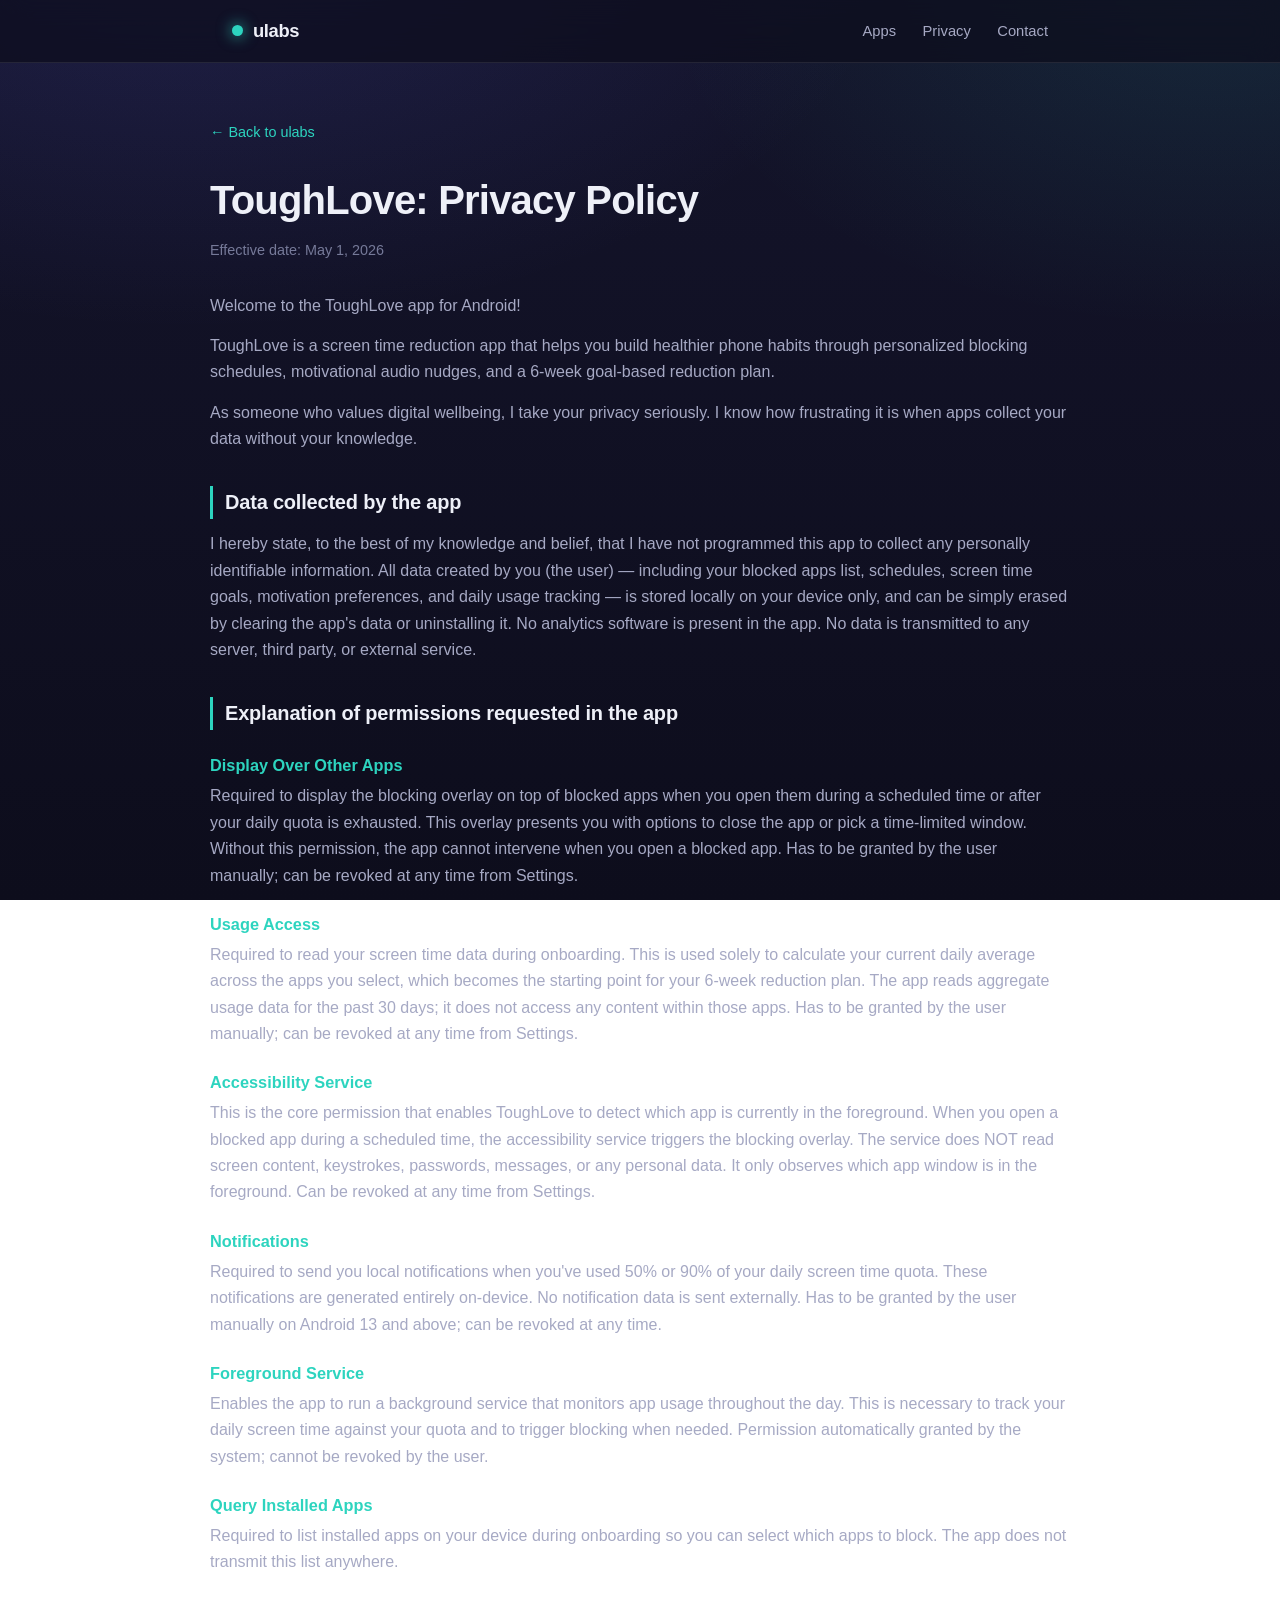
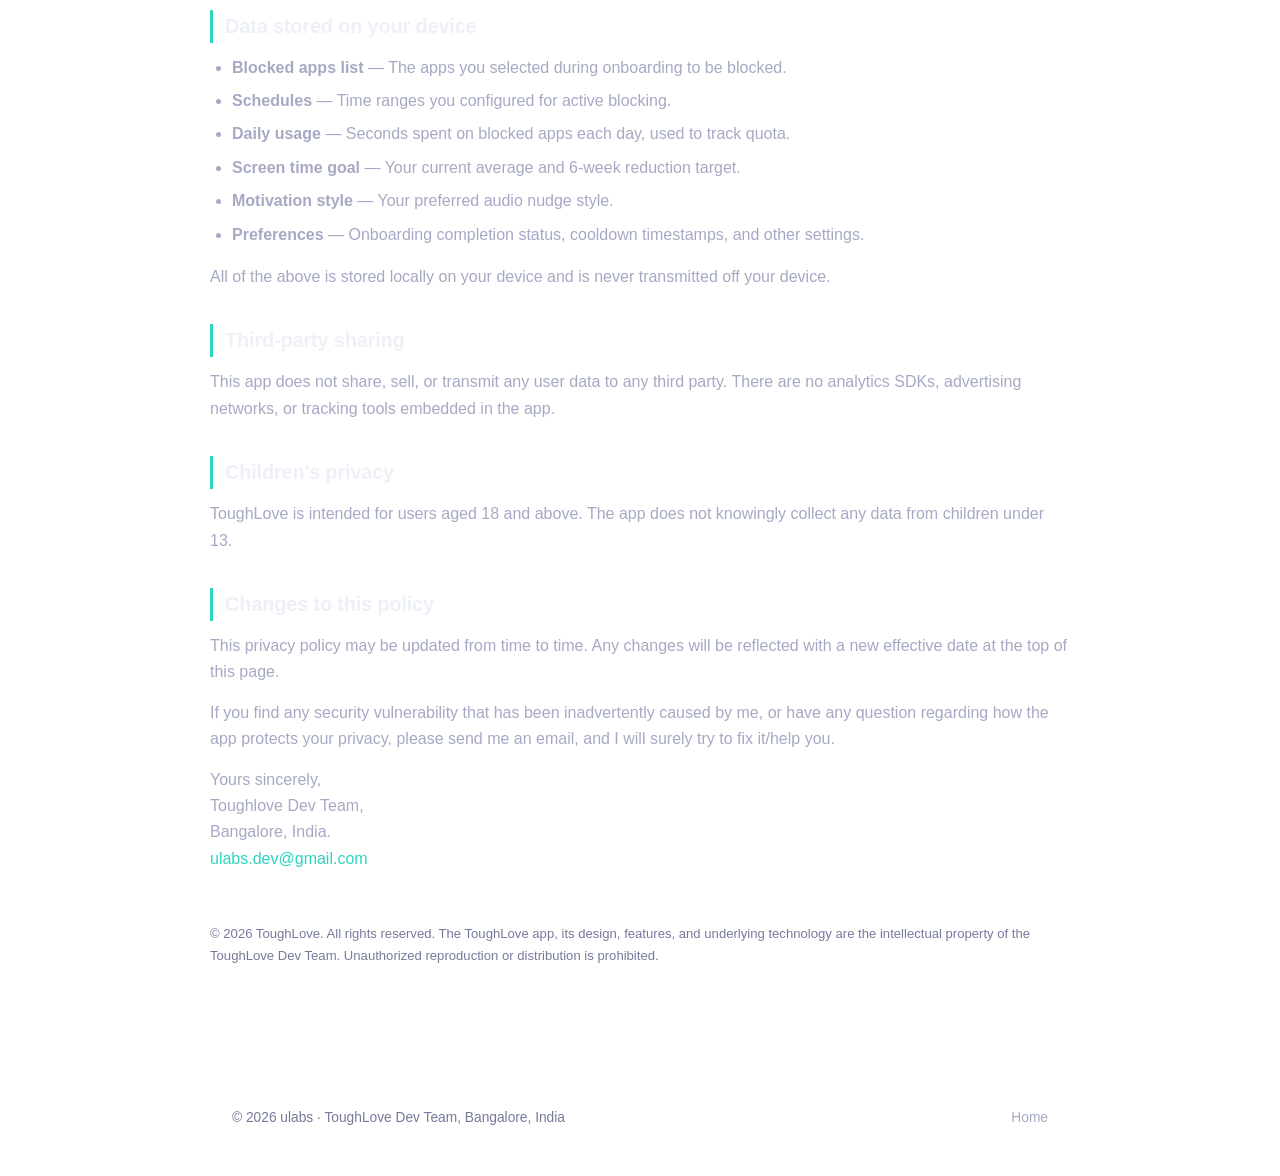
==== privacy.html @ 602daebe "ulabs developer site: landing page + ToughLove privacy policy Static site for GitHub Pages. index.ht" ====
<!DOCTYPE html>
<html lang="en">
<head>
  <meta charset="UTF-8" />
  <meta name="viewport" content="width=device-width, initial-scale=1.0" />
  <title>ToughLove — Privacy Policy</title>
  <meta name="description" content="Privacy policy for the ToughLove Android app. All data stays on your device; nothing is collected or transmitted." />
  <link rel="stylesheet" href="style.css" />
</head>
<body>
  <header class="site">
    <div class="wrap">
      <a class="brand" href="index.html"><span class="dot"></span> ulabs</a>
      <nav class="site-nav">
        <a href="index.html#apps">Apps</a>
        <a href="privacy.html">Privacy</a>
        <a href="index.html#contact">Contact</a>
      </nav>
    </div>
  </header>

  <main class="wrap policy">
    <a class="back-link" href="index.html">← Back to ulabs</a>
    <h1>ToughLove: Privacy Policy</h1>
    <p class="eff">Effective date: May 1, 2026</p>

    <p>Welcome to the ToughLove app for Android!</p>
    <p>ToughLove is a screen time reduction app that helps you build healthier phone habits through personalized blocking schedules, motivational audio nudges, and a 6-week goal-based reduction plan.</p>
    <p>As someone who values digital wellbeing, I take your privacy seriously. I know how frustrating it is when apps collect your data without your knowledge.</p>

    <h2>Data collected by the app</h2>
    <p>I hereby state, to the best of my knowledge and belief, that I have not programmed this app to collect any personally identifiable information. All data created by you (the user) — including your blocked apps list, schedules, screen time goals, motivation preferences, and daily usage tracking — is stored locally on your device only, and can be simply erased by clearing the app's data or uninstalling it. No analytics software is present in the app. No data is transmitted to any server, third party, or external service.</p>

    <h2>Explanation of permissions requested in the app</h2>

    <h3>Display Over Other Apps</h3>
    <p>Required to display the blocking overlay on top of blocked apps when you open them during a scheduled time or after your daily quota is exhausted. This overlay presents you with options to close the app or pick a time-limited window. Without this permission, the app cannot intervene when you open a blocked app. Has to be granted by the user manually; can be revoked at any time from Settings.</p>

    <h3>Usage Access</h3>
    <p>Required to read your screen time data during onboarding. This is used solely to calculate your current daily average across the apps you select, which becomes the starting point for your 6-week reduction plan. The app reads aggregate usage data for the past 30 days; it does not access any content within those apps. Has to be granted by the user manually; can be revoked at any time from Settings.</p>

    <h3>Accessibility Service</h3>
    <p>This is the core permission that enables ToughLove to detect which app is currently in the foreground. When you open a blocked app during a scheduled time, the accessibility service triggers the blocking overlay. The service does NOT read screen content, keystrokes, passwords, messages, or any personal data. It only observes which app window is in the foreground. Can be revoked at any time from Settings.</p>

    <h3>Notifications</h3>
    <p>Required to send you local notifications when you've used 50% or 90% of your daily screen time quota. These notifications are generated entirely on-device. No notification data is sent externally. Has to be granted by the user manually on Android 13 and above; can be revoked at any time.</p>

    <h3>Foreground Service</h3>
    <p>Enables the app to run a background service that monitors app usage throughout the day. This is necessary to track your daily screen time against your quota and to trigger blocking when needed. Permission automatically granted by the system; cannot be revoked by the user.</p>

    <h3>Query Installed Apps</h3>
    <p>Required to list installed apps on your device during onboarding so you can select which apps to block. The app does not transmit this list anywhere.</p>

    <h2>Data stored on your device</h2>
    <ul>
      <li><strong>Blocked apps list</strong> — The apps you selected during onboarding to be blocked.</li>
      <li><strong>Schedules</strong> — Time ranges you configured for active blocking.</li>
      <li><strong>Daily usage</strong> — Seconds spent on blocked apps each day, used to track quota.</li>
      <li><strong>Screen time goal</strong> — Your current average and 6-week reduction target.</li>
      <li><strong>Motivation style</strong> — Your preferred audio nudge style.</li>
      <li><strong>Preferences</strong> — Onboarding completion status, cooldown timestamps, and other settings.</li>
    </ul>
    <p>All of the above is stored locally on your device and is never transmitted off your device.</p>

    <h2>Third-party sharing</h2>
    <p>This app does not share, sell, or transmit any user data to any third party. There are no analytics SDKs, advertising networks, or tracking tools embedded in the app.</p>

    <h2>Children's privacy</h2>
    <p>ToughLove is intended for users aged 18 and above. The app does not knowingly collect any data from children under 13.</p>

    <h2>Changes to this policy</h2>
    <p>This privacy policy may be updated from time to time. Any changes will be reflected with a new effective date at the top of this page.</p>

    <p>If you find any security vulnerability that has been inadvertently caused by me, or have any question regarding how the app protects your privacy, please send me an email, and I will surely try to fix it/help you.</p>

    <p class="sig">
      Yours sincerely,<br />
      Toughlove Dev Team,<br />
      Bangalore, India.<br />
      <a href="mailto:ulabs.dev@gmail.com">ulabs.dev@gmail.com</a>
    </p>

    <p class="legal">© 2026 ToughLove. All rights reserved. The ToughLove app, its design, features, and underlying technology are the intellectual property of the ToughLove Dev Team. Unauthorized reproduction or distribution is prohibited.</p>
  </main>

  <footer class="site">
    <div class="wrap row">
      <span>© 2026 ulabs · ToughLove Dev Team, Bangalore, India</span>
      <span><a href="index.html">Home</a></span>
    </div>
  </footer>
</body>
</html>
---- style.css ----
/* ulabs — developer site. Dark indigo + teal, subtle glass. Self-contained. */
:root {
  --bg: #0d0d1c;
  --bg-2: #14142b;
  --bg-3: #1b1b38;
  --card: rgba(255, 255, 255, 0.045);
  --card-border: rgba(255, 255, 255, 0.09);
  --text: #eef0f8;
  --text-dim: #a6a9c4;
  --text-faint: #767a99;
  --teal: #2dd4bf;
  --teal-dim: #14b8a6;
  --indigo: #6366f1;
  --radius: 18px;
  --maxw: 860px;
}

* { box-sizing: border-box; margin: 0; padding: 0; }

html { scroll-behavior: smooth; }

body {
  font-family: -apple-system, BlinkMacSystemFont, "Segoe UI", Roboto, Helvetica, Arial, sans-serif;
  color: var(--text);
  line-height: 1.65;
  background:
    radial-gradient(1200px 700px at 15% -10%, rgba(99, 102, 241, 0.16), transparent 60%),
    radial-gradient(1000px 600px at 95% 0%, rgba(45, 212, 191, 0.10), transparent 55%),
    linear-gradient(180deg, var(--bg-2) 0%, var(--bg) 100%);
  background-attachment: fixed;
  min-height: 100vh;
  -webkit-font-smoothing: antialiased;
}

.wrap { max-width: var(--maxw); margin: 0 auto; padding: 0 22px; }

/* ---- top nav ---- */
header.site {
  position: sticky; top: 0; z-index: 10;
  backdrop-filter: blur(14px);
  -webkit-backdrop-filter: blur(14px);
  background: rgba(13, 13, 28, 0.72);
  border-bottom: 1px solid var(--card-border);
}
header.site .wrap {
  display: flex; align-items: center; justify-content: space-between;
  height: 62px;
}
.brand { display: flex; align-items: center; gap: 10px; font-weight: 700; font-size: 1.15rem; letter-spacing: -0.02em; color: var(--text); text-decoration: none; }
.brand .dot { width: 11px; height: 11px; border-radius: 50%; background: var(--teal); box-shadow: 0 0 14px 2px rgba(45, 212, 191, 0.55); }
nav.site-nav a { color: var(--text-dim); text-decoration: none; margin-left: 22px; font-size: 0.92rem; transition: color .15s; }
nav.site-nav a:hover { color: var(--teal); }
@media (max-width: 540px) { nav.site-nav a { margin-left: 16px; } .brand { font-size: 1.05rem; } }

/* ---- hero ---- */
.hero { padding: 84px 0 40px; text-align: center; }
.hero .eyebrow { color: var(--teal); font-size: 0.82rem; letter-spacing: 0.16em; text-transform: uppercase; font-weight: 600; }
.hero h1 { font-size: clamp(2.1rem, 6vw, 3.4rem); line-height: 1.08; letter-spacing: -0.03em; margin: 16px 0 18px; font-weight: 800; }
.hero h1 .accent { background: linear-gradient(120deg, var(--teal), var(--indigo)); -webkit-background-clip: text; background-clip: text; -webkit-text-fill-color: transparent; }
.hero p.lead { color: var(--text-dim); font-size: 1.12rem; max-width: 560px; margin: 0 auto; }

/* ---- sections ---- */
section { padding: 40px 0; }
.section-label { color: var(--text-faint); font-size: 0.78rem; letter-spacing: 0.16em; text-transform: uppercase; font-weight: 600; margin-bottom: 18px; }

.card {
  background: var(--card);
  border: 1px solid var(--card-border);
  border-radius: var(--radius);
  padding: 30px;
  backdrop-filter: blur(8px);
  -webkit-backdrop-filter: blur(8px);
}

/* ---- app feature card ---- */
.app-card { display: flex; gap: 26px; align-items: flex-start; }
.app-icon {
  flex: 0 0 auto; width: 76px; height: 76px; border-radius: 20px;
  background: linear-gradient(145deg, var(--indigo), var(--teal-dim));
  display: flex; align-items: center; justify-content: center;
  font-size: 2rem; font-weight: 800; color: #fff;
  box-shadow: 0 8px 28px rgba(45, 212, 191, 0.25);
}
.app-body h3 { font-size: 1.5rem; letter-spacing: -0.02em; margin-bottom: 6px; }
.app-body .tag { color: var(--teal); font-size: 0.9rem; margin-bottom: 14px; }
.app-body p { color: var(--text-dim); margin-bottom: 18px; }
.features { list-style: none; display: grid; grid-template-columns: 1fr 1fr; gap: 8px 22px; margin-bottom: 24px; }
.features li { color: var(--text-dim); font-size: 0.95rem; padding-left: 22px; position: relative; }
.features li::before { content: "›"; color: var(--teal); position: absolute; left: 4px; font-weight: 700; }
@media (max-width: 620px) {
  .app-card { flex-direction: column; gap: 18px; }
  .features { grid-template-columns: 1fr; }
}

/* ---- play button ---- */
.actions { display: flex; flex-wrap: wrap; gap: 12px; align-items: center; }
.btn-play {
  display: inline-flex; align-items: center; gap: 12px;
  background: linear-gradient(120deg, var(--teal), var(--teal-dim));
  color: #06231f; font-weight: 700; text-decoration: none;
  padding: 13px 22px; border-radius: 12px; font-size: 0.98rem;
  transition: transform .12s, box-shadow .12s;
  box-shadow: 0 6px 20px rgba(45, 212, 191, 0.28);
}
.btn-play:hover { transform: translateY(-1px); box-shadow: 0 10px 26px rgba(45, 212, 191, 0.4); }
.btn-play svg { width: 20px; height: 20px; }
.btn-ghost { color: var(--text-dim); text-decoration: none; font-size: 0.95rem; padding: 13px 8px; border-bottom: 1px solid transparent; transition: color .15s, border-color .15s; }
.btn-ghost:hover { color: var(--teal); border-color: var(--teal); }

/* ---- privacy highlight strip ---- */
.pill-row { display: flex; flex-wrap: wrap; gap: 10px; margin-top: 22px; }
.pill { background: rgba(45, 212, 191, 0.08); border: 1px solid rgba(45, 212, 191, 0.22); color: var(--teal); font-size: 0.82rem; padding: 6px 13px; border-radius: 999px; }

/* ---- contact ---- */
.contact a { color: var(--teal); text-decoration: none; font-weight: 600; }
.contact a:hover { text-decoration: underline; }

/* ---- footer ---- */
footer.site { border-top: 1px solid var(--card-border); margin-top: 40px; padding: 30px 0 46px; color: var(--text-faint); font-size: 0.86rem; }
footer.site a { color: var(--text-dim); text-decoration: none; }
footer.site a:hover { color: var(--teal); }
footer.site .row { display: flex; flex-wrap: wrap; justify-content: space-between; gap: 12px; }

/* ---- privacy policy page ---- */
.policy { padding: 56px 0; }
.policy h1 { font-size: clamp(1.8rem, 5vw, 2.5rem); letter-spacing: -0.02em; margin-bottom: 6px; }
.policy .eff { color: var(--text-faint); font-size: 0.9rem; margin-bottom: 30px; }
.policy h2 { font-size: 1.25rem; letter-spacing: -0.01em; margin: 34px 0 12px; color: var(--text); border-left: 3px solid var(--teal); padding-left: 12px; }
.policy h3 { font-size: 1.02rem; margin: 22px 0 4px; color: var(--teal); }
.policy p { color: var(--text-dim); margin-bottom: 14px; }
.policy ul { color: var(--text-dim); margin: 0 0 16px 22px; }
.policy ul li { margin-bottom: 7px; }
.policy .sig { color: var(--text-dim); margin-top: 8px; }
.policy .legal { color: var(--text-faint); font-size: 0.82rem; margin-top: 30px; padding-top: 20px; border-top: 1px solid var(--card-border); }
.policy a { color: var(--teal); text-decoration: none; }
.policy a:hover { text-decoration: underline; }
.back-link { display: inline-block; margin-bottom: 22px; color: var(--text-dim); text-decoration: none; font-size: 0.9rem; }
.back-link:hover { color: var(--teal); }
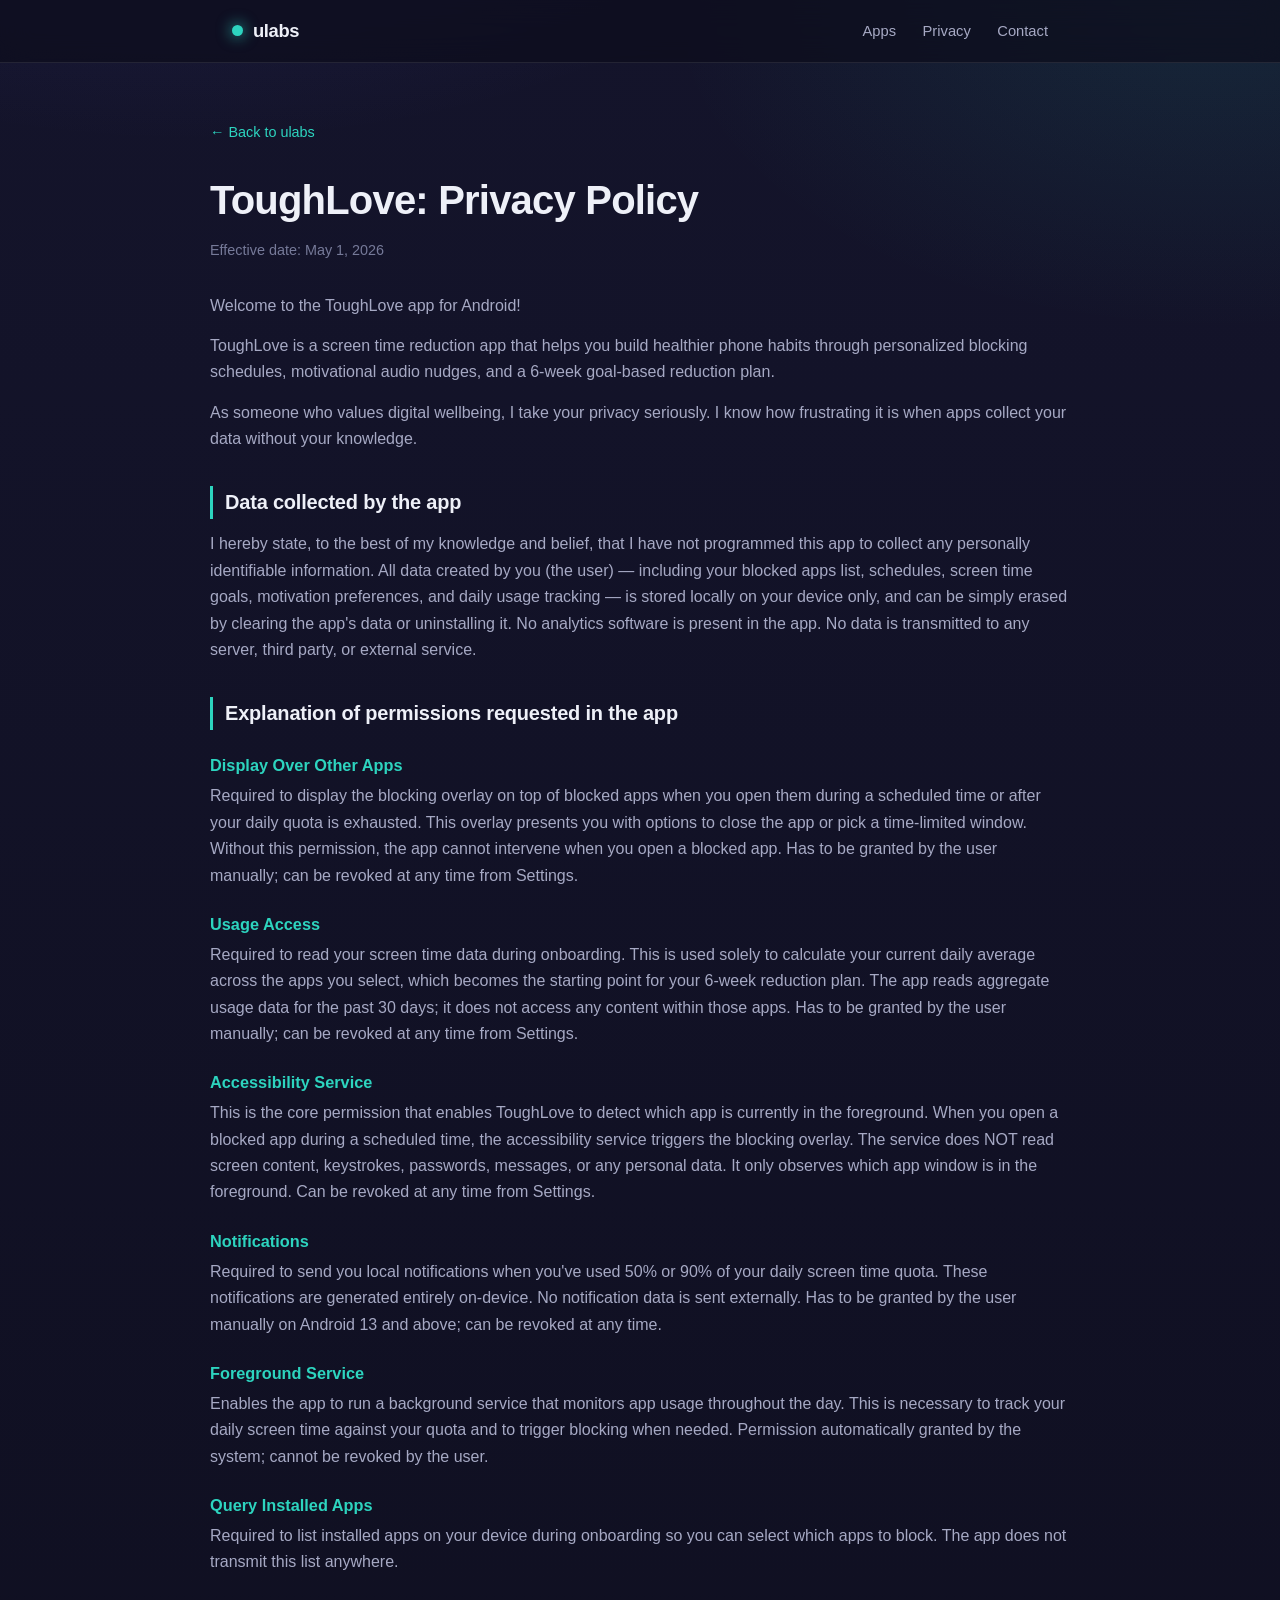
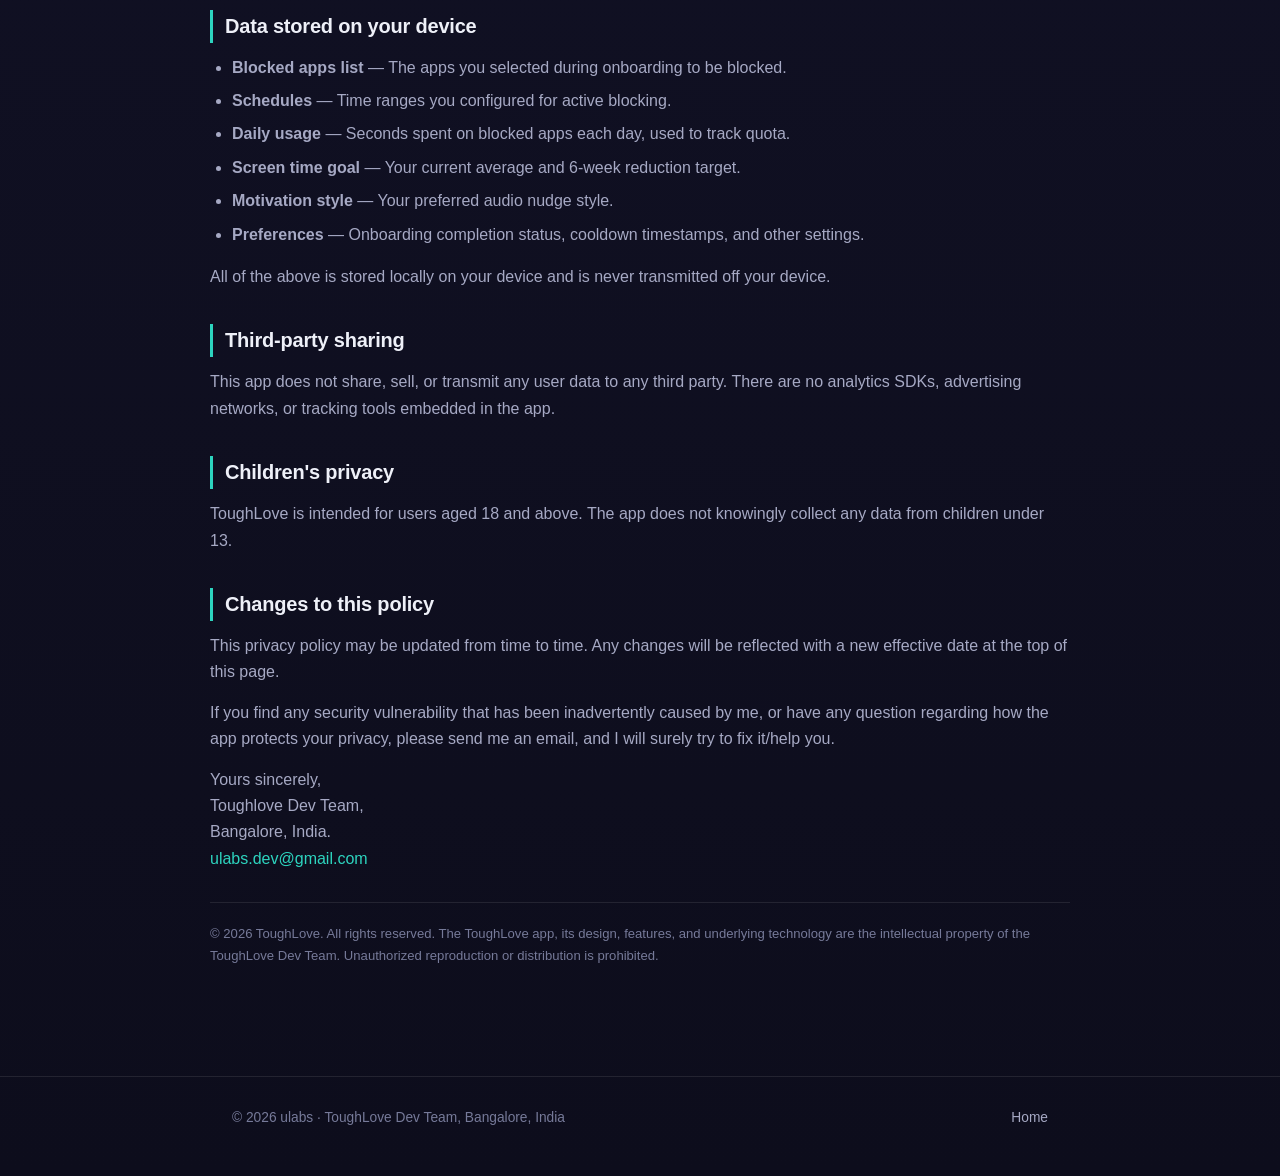
==== commit 9a00f367: "chore: add Google Search Console site-verification meta tag" ====
--- a/privacy.html
+++ b/privacy.html
@@ -3,6 +3,7 @@
 <head>
   <meta charset="UTF-8" />
   <meta name="viewport" content="width=device-width, initial-scale=1.0" />
+  <meta name="google-site-verification" content="t-JAnje1U_Wy-xk-9PTj2iu_wo54Zpv8bPVHvg2KEj0" />
   <title>ToughLove — Privacy Policy</title>
   <meta name="description" content="Privacy policy for the ToughLove Android app. All data stays on your device; nothing is collected or transmitted." />
   <link rel="stylesheet" href="style.css" />
--- a/style.css
+++ b/style.css
@@ -17,17 +17,19 @@
 
 * { box-sizing: border-box; margin: 0; padding: 0; }
 
-html { scroll-behavior: smooth; }
+html { scroll-behavior: smooth; background-color: var(--bg); }
 
 body {
   font-family: -apple-system, BlinkMacSystemFont, "Segoe UI", Roboto, Helvetica, Arial, sans-serif;
   color: var(--text);
   line-height: 1.65;
-  background:
+  background-color: var(--bg);
+  background-image:
     radial-gradient(1200px 700px at 15% -10%, rgba(99, 102, 241, 0.16), transparent 60%),
     radial-gradient(1000px 600px at 95% 0%, rgba(45, 212, 191, 0.10), transparent 55%),
     linear-gradient(180deg, var(--bg-2) 0%, var(--bg) 100%);
-  background-attachment: fixed;
+  background-repeat: no-repeat;
+  background-size: 100% 100%;
   min-height: 100vh;
   -webkit-font-smoothing: antialiased;
 }
